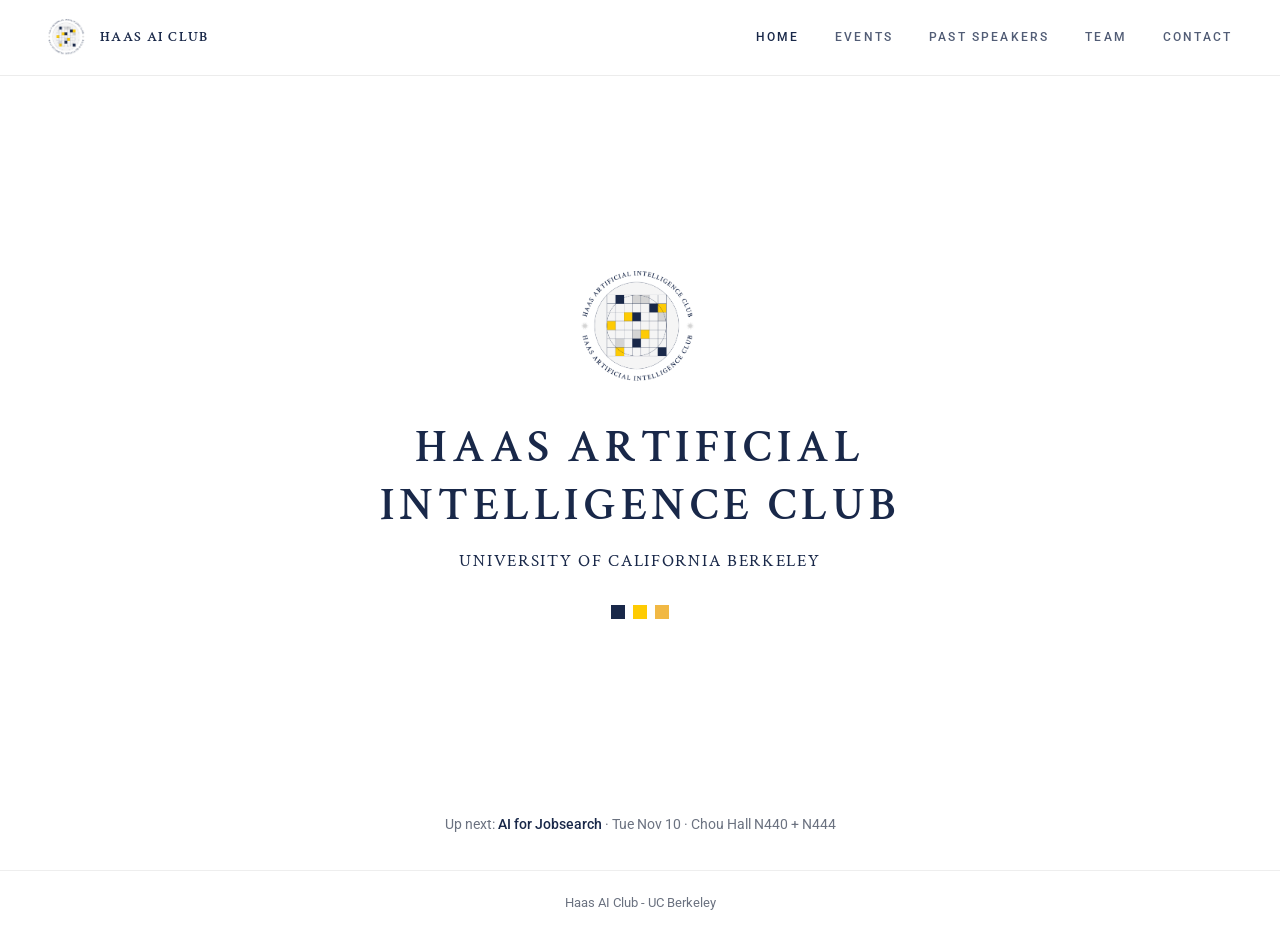
==== index.html @ 1deec77b "Initial commit: Haas AI Club website" ====
<!DOCTYPE html>
<html lang="en">
<head>
<meta charset="utf-8">
<meta name="viewport" content="width=device-width, initial-scale=1">
<title>Home - Haas AI Club</title>
<link rel="icon" href="assets/seal.png">
<link rel="preconnect" href="https://fonts.googleapis.com">
<link rel="preconnect" href="https://fonts.gstatic.com" crossorigin>
<link href="https://fonts.googleapis.com/css2?family=Crimson+Text:wght@600&family=Roboto:wght@400;500&display=swap" rel="stylesheet">
<link rel="stylesheet" href="styles.css">
</head>
<body>
<header class="site">
  <a class="brand" href="index.html"><img src="assets/seal.png" alt="Haas AI Club seal"><span>Haas AI Club</span></a>
  <nav class="top">
      <a href="index.html" class="active">HOME</a>
      <a href="events.html">EVENTS</a>
      <a href="speakers.html">PAST SPEAKERS</a>
      <a href="team.html">TEAM</a>
      <a href="contact.html">CONTACT</a>
  </nav>
</header>
<main class="home">

<div class="home-wrap">
<section class="home-hero">
  <img class="seal" src="assets/seal.png" alt="Haas AI Club seal">
  <h1>Haas Artificial<br>Intelligence Club</h1>
  <div class="sub">University of California Berkeley</div>
  <div class="squares"><span style="background:#192849"></span><span style="background:#FECB03"></span><span style="background:#F1B844"></span></div>
</section>
</section>
<p class="upnext">Up next: <strong>AI for Jobsearch</strong> &middot; Tue Nov 10 &middot; Chou Hall N440 + N444</p>
</div>

</main>
<footer>Haas AI Club - UC Berkeley</footer>
</body>
</html>
---- styles.css ----
:root{
  --navy:#192849; --gold:#FECB03; --softgold:#F1B844; --gray:#D4D4D4;
  --ink:#23262b; --muted:#6b7280; --paper:#ffffff;
}
*{margin:0;padding:0;box-sizing:border-box}
html{-webkit-text-size-adjust:100%}
body{font-family:'Roboto',Arial,sans-serif;color:var(--ink);background:var(--paper);line-height:1.55}
.wordmark{font-family:'Crimson Text',Georgia,serif;font-weight:600;text-transform:uppercase;letter-spacing:.1em}
a{color:var(--navy)}
.reviewbar{background:var(--navy);color:var(--gold);text-align:center;font-size:12px;letter-spacing:.08em;text-transform:uppercase;padding:6px 10px}
header.site{height:76px;border-bottom:1px solid #ececec;display:flex;align-items:center;justify-content:space-between;padding:0 48px}
header.site .brand{display:flex;align-items:center;gap:14px;text-decoration:none}
header.site .brand img{width:38px;height:38px}
header.site .brand span{font-family:'Crimson Text',Georgia,serif;font-weight:600;text-transform:uppercase;letter-spacing:.1em;color:var(--navy);font-size:14px}
nav.top{display:flex;gap:36px;align-items:center;flex-wrap:wrap}
nav.top a{font-family:'Roboto',Arial,sans-serif;font-weight:500;font-size:12px;letter-spacing:.18em;text-transform:uppercase;color:var(--navy);text-decoration:none;opacity:.75}
nav.top a.active{opacity:1}
nav.top a:hover{opacity:1}
main{max-width:920px;margin:0 auto;padding:44px 22px 90px}
main.home{max-width:none;padding:0}
h1.page{font-family:'Crimson Text',Georgia,serif;font-weight:600;text-transform:uppercase;letter-spacing:.1em;color:var(--navy);font-size:26px;text-align:center;margin-bottom:8px}
p.lede{text-align:center;color:var(--muted);max-width:560px;margin:0 auto 40px}
.credits{text-align:center;color:var(--muted);font-size:12px;margin-top:34px}
footer{border-top:1px solid #eee;text-align:center;color:var(--muted);font-size:13px;padding:22px}

/* home */
.home-wrap{min-height:calc(100vh - 76px - 30px);display:flex;flex-direction:column}
.home-hero{flex:1;display:flex;flex-direction:column;align-items:center;justify-content:center;text-align:center}
.home-hero img.seal{width:118px;height:118px;margin-bottom:30px}
.home-hero h1{font-family:'Crimson Text',Georgia,serif;font-weight:600;text-transform:uppercase;letter-spacing:.1em;color:var(--navy);font-size:46px;line-height:1.25}
.home-hero .sub{font-family:'Crimson Text',Georgia,serif;letter-spacing:.1em;text-transform:uppercase;color:var(--navy);font-size:17px;margin-top:14px}
.squares{display:flex;justify-content:center;gap:8px;margin-top:30px}
.squares span{width:14px;height:14px;display:block}
.upnext{text-align:center;color:var(--muted);font-size:14px;padding:0 20px 34px}
.upnext strong{color:var(--navy);font-weight:500}

/* events */
.ev{display:flex;align-items:center;gap:22px;padding:18px 6px;border-bottom:1px solid #eee}
.evd{width:110px;flex:none;font-family:'Crimson Text',Georgia,serif;font-weight:600;text-transform:uppercase;letter-spacing:.1em;color:var(--navy);font-size:13px}
.evm{flex:1}
.evt{font-family:'Crimson Text',Georgia,serif;font-weight:600;color:var(--ink);font-size:19px}
.evv{color:var(--muted);font-size:13.5px;margin-top:2px}
.evgo{flex:none;font-family:'Crimson Text',Georgia,serif;font-weight:600;text-transform:uppercase;letter-spacing:.1em;font-size:13px;text-decoration:none;color:var(--navy)}
.evgo:hover{color:var(--softgold)}
.evgo.pending{color:#b9bfc9;cursor:default}

.evsec{font-family:'Crimson Text',Georgia,serif;font-weight:600;text-transform:uppercase;letter-spacing:.1em;color:var(--navy);font-size:17px;border-bottom:2px solid var(--gold);display:inline-block;padding-bottom:4px;margin:48px 0 8px}

/* speakers */
.spk-group{margin-bottom:44px}
.spk-group h2{font-family:'Crimson Text',Georgia,serif;font-weight:600;text-transform:uppercase;letter-spacing:.1em;color:var(--navy);font-size:17px;border-bottom:2px solid var(--gold);display:inline-block;padding-bottom:4px;margin-bottom:16px}
.spk{display:flex;gap:14px;padding:9px 0;font-size:15px}
.spk .who{font-weight:500;color:var(--ink);min-width:170px}
.spk .what{color:var(--muted)}

/* team */
.banner{background:#fdf6e0;border:1px solid var(--softgold);color:#7a5b00;font-size:13.5px;padding:10px 14px;border-radius:6px;margin-bottom:34px;text-align:center}
.tsec{font-family:'Crimson Text',Georgia,serif;font-weight:600;text-transform:uppercase;letter-spacing:.1em;color:var(--navy);font-size:16px;margin:36px 0 18px;text-align:center}
.grid{display:grid;grid-template-columns:repeat(auto-fill,minmax(180px,1fr));gap:26px}
.card{text-align:center}
.card img,.card .mono{width:120px;height:120px;border-radius:50%;object-fit:cover;margin:0 auto 12px;display:block}
.card .mono{background:var(--navy);color:var(--gold);font-family:'Crimson Text',Georgia,serif;font-weight:600;font-size:34px;display:flex;align-items:center;justify-content:center;letter-spacing:.05em}
.card .nm{font-weight:500;font-size:15.5px}
.card .ti{color:var(--muted);font-size:13px;margin-top:2px}
.card .co{color:var(--muted);font-size:12.5px;margin-top:1px}
.card .logos{display:flex;align-items:center;justify-content:center;gap:12px;margin-top:9px;min-height:20px}
.card .logos img{height:17px;width:auto;max-width:84px;border-radius:0;margin:0;display:inline-block;object-fit:contain}

/* contact */
.cwrap{max-width:460px;margin:20px auto 0}
.crow{display:flex;gap:16px;padding:14px 4px;border-bottom:1px solid #eee;font-size:15.5px}
.crow .k{width:110px;flex:none;font-family:'Crimson Text',Georgia,serif;font-weight:600;text-transform:uppercase;letter-spacing:.1em;color:var(--navy);font-size:13px;padding-top:2px}

@media (max-width:640px){
  main{padding:34px 16px 70px}
  main.home{padding:0}
  header.site{flex-direction:column;height:auto;padding:16px;gap:10px;justify-content:center}
  .home-hero h1{font-size:30px}
  .home-hero img.seal{width:100px;height:100px}
  .home-wrap{min-height:calc(100vh - 130px)}
  .ev{flex-direction:column;align-items:flex-start;gap:6px}
  .evd{width:auto}
  .spk{flex-direction:column;gap:2px}
  .spk .who{min-width:0}
  .crow{flex-direction:column;gap:2px}
  nav.top{gap:6px 18px;justify-content:center}
}

.credit{font-size:12px;color:var(--muted);text-align:center;margin-top:26px}
.card .logos img.mk{height:21px}
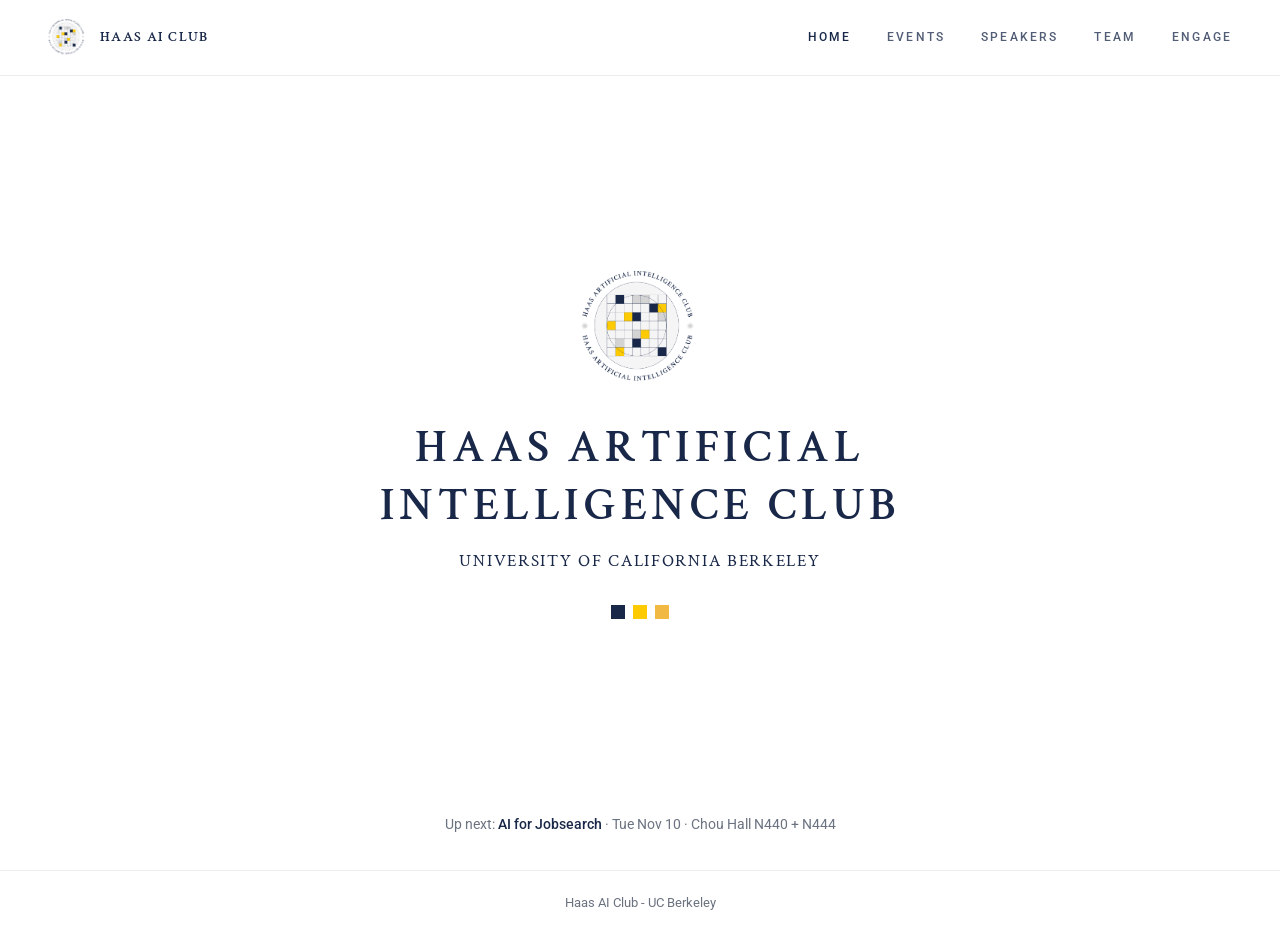
==== commit 67eb66f0: "Add Engage form backend, speakers grid, events redesign, team photos" ====
--- a/index.html
+++ b/index.html
@@ -16,9 +16,9 @@
   <nav class="top">
       <a href="index.html" class="active">HOME</a>
       <a href="events.html">EVENTS</a>
-      <a href="speakers.html">PAST SPEAKERS</a>
+      <a href="speakers.html">SPEAKERS</a>
       <a href="team.html">TEAM</a>
-      <a href="contact.html">CONTACT</a>
+      <a href="engage.html">ENGAGE</a>
   </nav>
 </header>
 <main class="home">
@@ -30,7 +30,6 @@
   <div class="sub">University of California Berkeley</div>
   <div class="squares"><span style="background:#192849"></span><span style="background:#FECB03"></span><span style="background:#F1B844"></span></div>
 </section>
-</section>
 <p class="upnext">Up next: <strong>AI for Jobsearch</strong> &middot; Tue Nov 10 &middot; Chou Hall N440 + N444</p>
 </div>
 
--- a/styles.css
+++ b/styles.css
@@ -44,6 +44,7 @@
 .evgo:hover{color:var(--softgold)}
 .evgo.pending{color:#b9bfc9;cursor:default}
 
+.evsec.top{margin-top:14px}
 .evsec{font-family:'Crimson Text',Georgia,serif;font-weight:600;text-transform:uppercase;letter-spacing:.1em;color:var(--navy);font-size:17px;border-bottom:2px solid var(--gold);display:inline-block;padding-bottom:4px;margin:48px 0 8px}
 
 /* speakers */
@@ -88,3 +89,51 @@
 
 .credit{font-size:12px;color:var(--muted);text-align:center;margin-top:26px}
 .card .logos img.mk{height:21px}
+
+/* speakers grid */
+.spkgrid{display:grid;grid-template-columns:repeat(6,minmax(0,1fr));gap:30px 22px;margin-top:20px}
+.spkcard{text-align:center}
+.spkcard img.face{width:96px;height:96px;border-radius:50%;object-fit:cover;margin:0 auto 10px;display:block}
+.spkcard .nm{font-weight:500;font-size:14.5px}
+.spkcard img.lg{height:14px;width:auto;max-width:90px;margin:7px auto 3px;display:block;object-fit:contain}
+.spkcard .ti{color:var(--muted);font-size:12px;line-height:1.35}
+@media(max-width:960px){.spkgrid{grid-template-columns:repeat(3,1fr)}}
+@media(max-width:520px){.spkgrid{grid-template-columns:repeat(2,1fr)}}
+
+/* engage form */
+.eform{max-width:440px;margin:8px auto 0;text-align:left}
+.fl{display:block;font-family:'Crimson Text',Georgia,serif;font-weight:600;text-transform:uppercase;letter-spacing:.1em;color:var(--navy);font-size:13px;margin:20px 0 6px}
+.fi{width:100%;box-sizing:border-box;border:1px solid var(--gray);border-radius:6px;padding:10px 12px;font-family:'Roboto',Helvetica,Arial,sans-serif;font-size:15px;color:var(--ink);background:#fff}
+.fi:focus{outline:none;border-color:var(--navy)}
+.fr{border:none;margin:22px 0 0;padding:0}
+.fro{display:block;font-size:15px;color:var(--ink);padding:5px 0}
+.fro input{margin-right:9px;accent-color:var(--navy)}
+.fbtn{margin-top:26px;background:var(--navy);color:var(--gold);border:none;border-radius:6px;font-family:'Crimson Text',Georgia,serif;font-weight:600;text-transform:uppercase;letter-spacing:.12em;font-size:14px;padding:12px 34px;cursor:pointer}
+.fbtn:hover{background:#23345e}
+.esoc{margin-top:90px;text-align:center}
+.esoc .evsec{margin-top:0}
+.esocrow{display:flex;justify-content:center;gap:34px;margin-top:18px}
+.esocrow a{font-family:'Crimson Text',Georgia,serif;font-weight:600;text-transform:uppercase;letter-spacing:.1em;font-size:13px;color:var(--navy);text-decoration:none}
+.esocrow a:hover{color:var(--softgold)}
+
+.hp{position:absolute;left:-9999px;top:-9999px;width:1px;height:1px;overflow:hidden;opacity:0}
+
+.spkcard .mono{width:96px;height:96px;border-radius:50%;background:var(--navy);color:var(--gold);font-family:'Crimson Text',Georgia,serif;font-weight:600;font-size:28px;display:flex;align-items:center;justify-content:center;margin:0 auto 10px;letter-spacing:.05em}
+.spkcard .lgtxt{font-weight:500;font-size:13px;color:var(--navy);margin:7px auto 3px;min-height:14px}
+.spknote{color:var(--muted);font-size:12.5px;margin:-6px 0 12px}
+
+.spkcard img.lg{height:20px;max-width:110px}
+.spkcard .cn{color:var(--muted);font-size:11px;letter-spacing:.08em;text-transform:uppercase;margin-top:2px}
+
+/* speakers: featured upcoming fills first desktop viewport, 6-across */
+.spkgroup .spkgrid{}
+.spk-group.featgrp{min-height:min(calc(100vh - 200px),820px);display:flex;flex-direction:column;justify-content:center;padding-bottom:150px}
+.spk-group.featgrp h2{align-self:flex-start}
+.spkgrid.feat6 img.face,.spkgrid.feat6 .mono{width:100%;max-width:150px;height:auto;aspect-ratio:1;font-size:44px;margin:0 auto 14px}
+.spkgrid.feat6 .nm{font-size:16px}
+.spkgrid.feat6 img.lg{height:26px;max-width:120px;margin:10px auto 4px}
+.spkgrid.feat6 .lgtxt{font-size:15px;margin:10px auto 4px;min-height:22px}
+.spkgrid.feat6 .cn{font-size:12px}
+.spkgrid.feat6 .ti{font-size:13.5px}
+@media(max-width:960px){.spk-group.featgrp{min-height:0;padding-bottom:0;display:block}.spkgrid.feat6 img.face,.spkgrid.feat6 .mono{max-width:140px;font-size:38px}}
+@media(max-width:520px){.spkgrid.feat6 img.face,.spkgrid.feat6 .mono{max-width:120px;font-size:34px}}
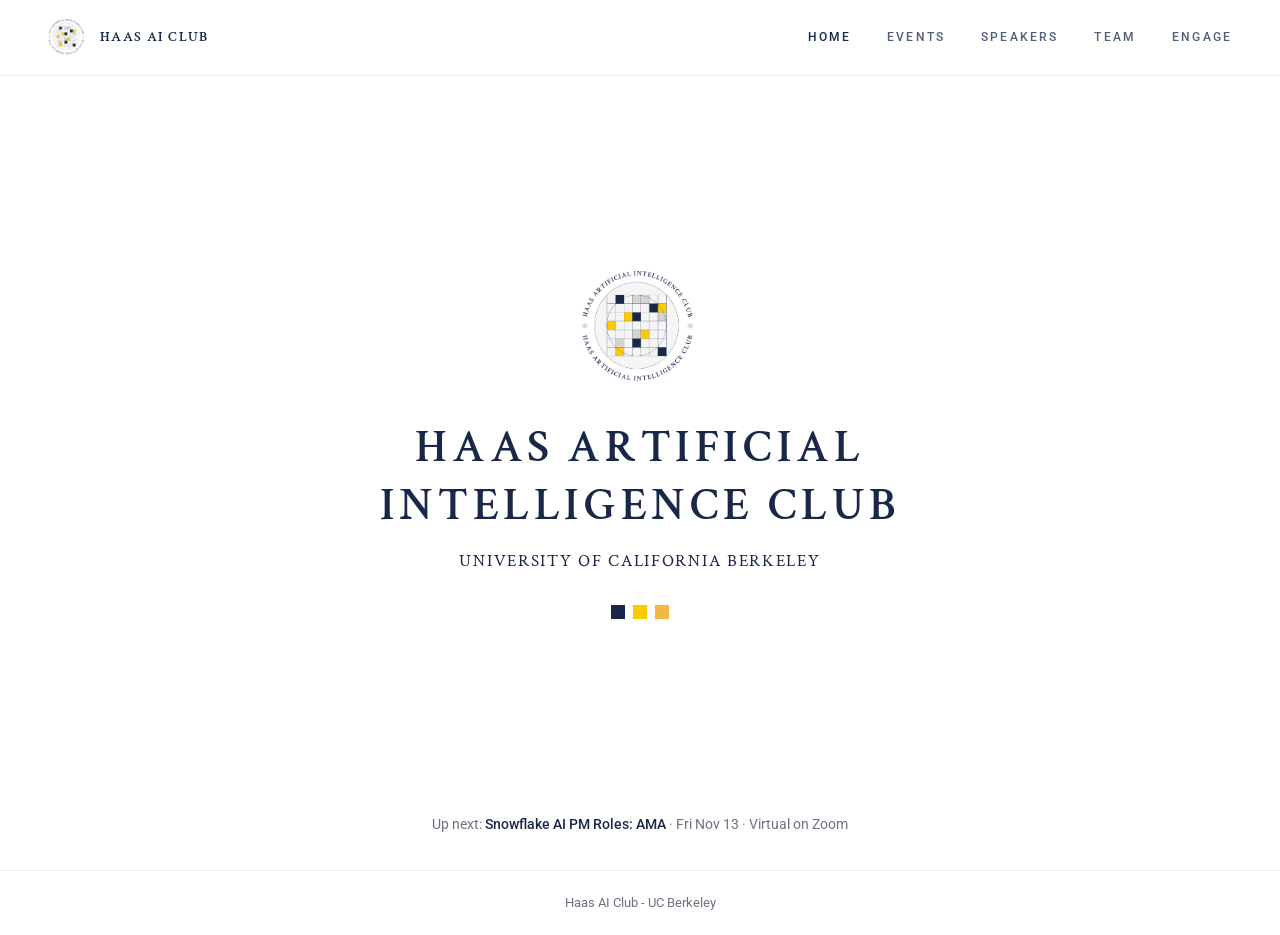
==== commit 206e4f9f: "Update homepage up-next to Snowflake AMA" ====
--- a/index.html
+++ b/index.html
@@ -30,7 +30,7 @@
   <div class="sub">University of California Berkeley</div>
   <div class="squares"><span style="background:#192849"></span><span style="background:#FECB03"></span><span style="background:#F1B844"></span></div>
 </section>
-<p class="upnext">Up next: <strong>AI for Jobsearch</strong> &middot; Tue Nov 10 &middot; Chou Hall N440 + N444</p>
+<p class="upnext">Up next: <strong>Snowflake AI PM Roles: AMA</strong> &middot; Fri Nov 13 &middot; Virtual on Zoom</p>
 </div>
 
 </main>
--- a/styles.css
+++ b/styles.css
@@ -120,20 +120,16 @@
 
 .spkcard .mono{width:96px;height:96px;border-radius:50%;background:var(--navy);color:var(--gold);font-family:'Crimson Text',Georgia,serif;font-weight:600;font-size:28px;display:flex;align-items:center;justify-content:center;margin:0 auto 10px;letter-spacing:.05em}
 .spkcard .lgtxt{font-weight:500;font-size:13px;color:var(--navy);margin:7px auto 3px;min-height:14px}
-.spknote{color:var(--muted);font-size:12.5px;margin:-6px 0 12px}
 
 .spkcard img.lg{height:20px;max-width:110px}
 .spkcard .cn{color:var(--muted);font-size:11px;letter-spacing:.08em;text-transform:uppercase;margin-top:2px}
 
-/* speakers: featured upcoming fills first desktop viewport, 6-across */
-.spkgroup .spkgrid{}
-.spk-group.featgrp{min-height:min(calc(100vh - 200px),820px);display:flex;flex-direction:column;justify-content:center;padding-bottom:150px}
-.spk-group.featgrp h2{align-self:flex-start}
+/* speakers: featured upcoming grid, 6-across */
 .spkgrid.feat6 img.face,.spkgrid.feat6 .mono{width:100%;max-width:150px;height:auto;aspect-ratio:1;font-size:44px;margin:0 auto 14px}
 .spkgrid.feat6 .nm{font-size:16px}
 .spkgrid.feat6 img.lg{height:26px;max-width:120px;margin:10px auto 4px}
 .spkgrid.feat6 .lgtxt{font-size:15px;margin:10px auto 4px;min-height:22px}
 .spkgrid.feat6 .cn{font-size:12px}
 .spkgrid.feat6 .ti{font-size:13.5px}
-@media(max-width:960px){.spk-group.featgrp{min-height:0;padding-bottom:0;display:block}.spkgrid.feat6 img.face,.spkgrid.feat6 .mono{max-width:140px;font-size:38px}}
+@media(max-width:960px){.spkgrid.feat6 img.face,.spkgrid.feat6 .mono{max-width:140px;font-size:38px}}
 @media(max-width:520px){.spkgrid.feat6 img.face,.spkgrid.feat6 .mono{max-width:120px;font-size:34px}}
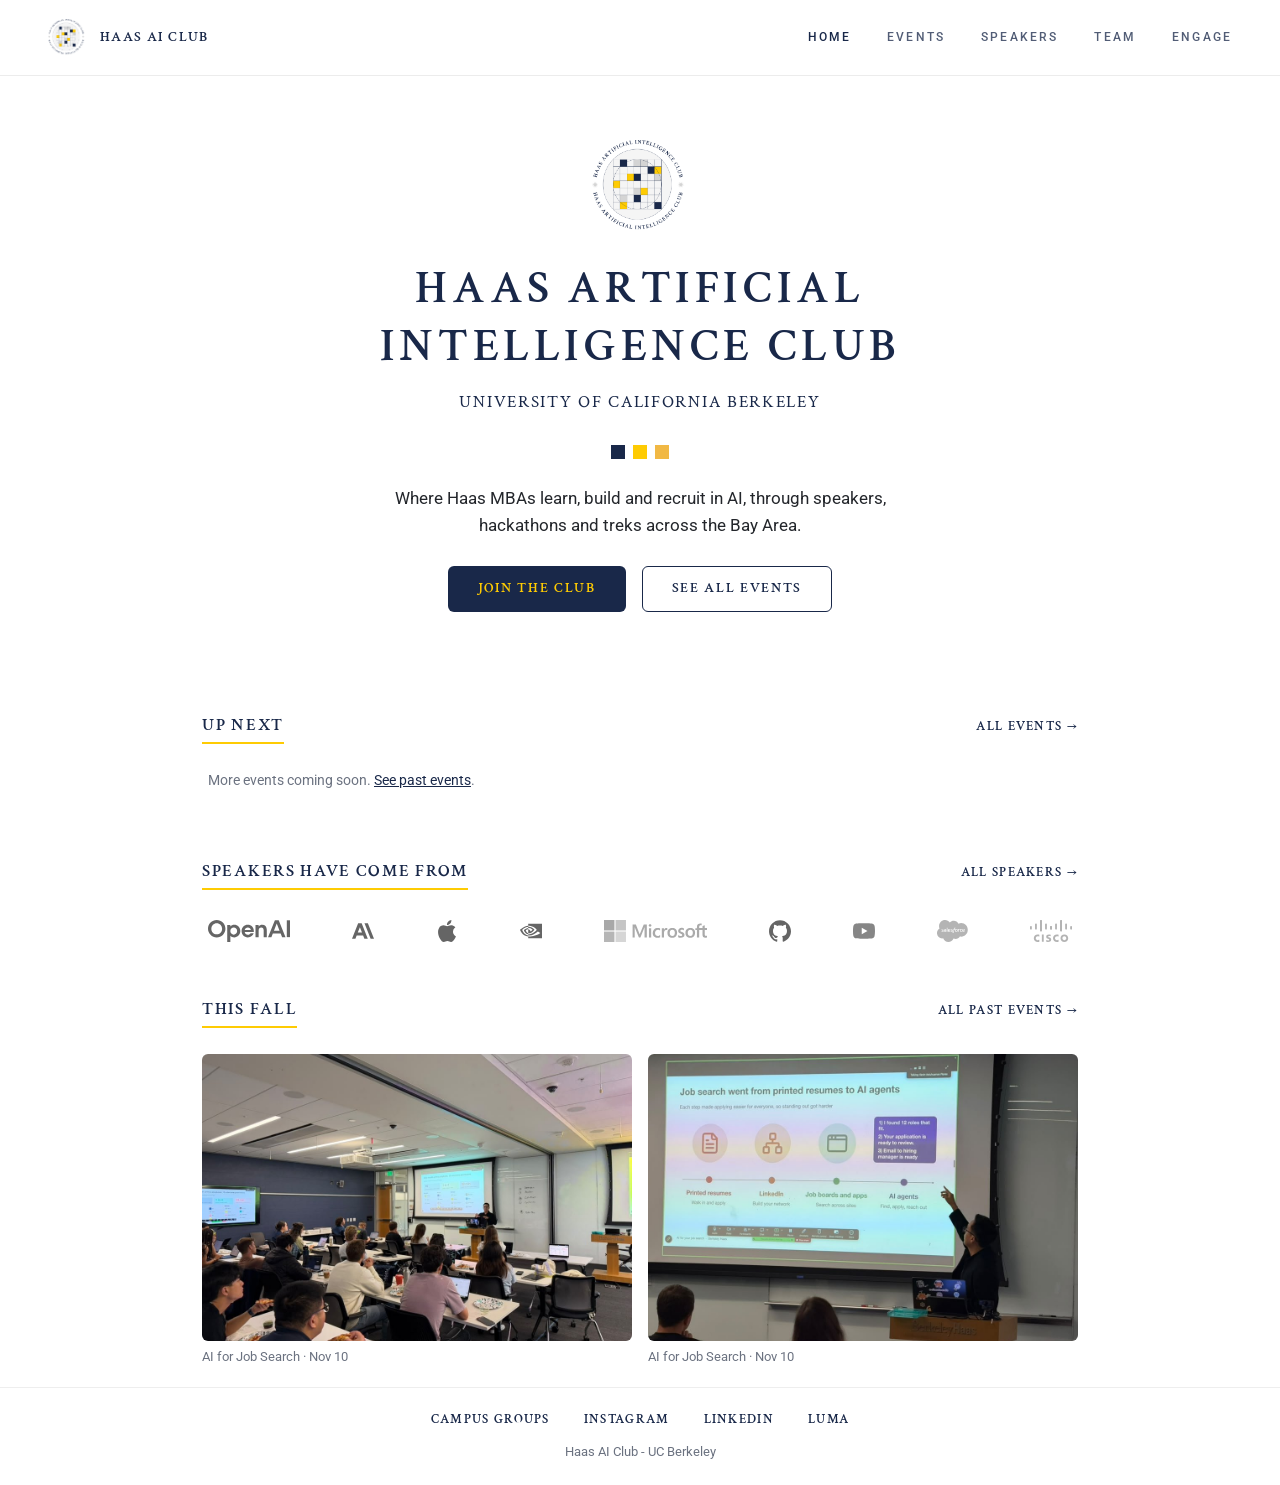
==== commit f6ef7daa: "Home page refresh and join links in every footer - Home: one-line mission, Join the club / See all e" ====
--- a/index.html
+++ b/index.html
@@ -22,18 +22,91 @@
   </nav>
 </header>
 <main class="home">
+<div class="home2">
 
-<div class="home-wrap">
 <section class="home-hero">
   <img class="seal" src="assets/seal.png" alt="Haas AI Club seal">
   <h1>Haas Artificial<br>Intelligence Club</h1>
   <div class="sub">University of California Berkeley</div>
   <div class="squares"><span style="background:#192849"></span><span style="background:#FECB03"></span><span style="background:#F1B844"></span></div>
+  <p class="mission">Where Haas MBAs learn, build and recruit in AI, through speakers, hackathons and treks across the Bay Area.</p>
+  <div class="ctas">
+    <a class="btn solid" href="https://haas.campusgroups.com/haic/home/" target="_blank" rel="noopener">Join the club</a>
+    <a class="btn ghost" href="events.html">See all events</a>
+  </div>
 </section>
-<p class="upnext">Up next: <strong>Snowflake AI PM Roles: AMA</strong> &middot; Fri Nov 13 &middot; Virtual on Zoom</p>
+
+<div class="sechead"><h2 class="evsec">Up next</h2><a href="events.html">All events &rarr;</a></div>
+<div id="upnext">
+  <div class="ev" data-date="2026-11-13">
+    <div class="evd">Fri Nov 13</div>
+    <div class="evm"><div class="evt">Snowflake AI PM Roles: AMA</div></div>
+    <a class="evgo" href="https://haas.campusgroups.com/haic/rsvp_boot?id=2251536" target="_blank" rel="noopener">RSVP &rarr;</a>
+  </div>
+  <div class="ev" data-date="2026-11-17">
+    <div class="evd">Tue Nov 17</div>
+    <div class="evm"><div class="evt">AI Risk Series: Emma Pierson - Interpretability for Safety &amp; Scientific Discovery</div></div>
+    <a class="evgo" href="https://haas.campusgroups.com/haic/rsvp_boot?id=2251530" target="_blank" rel="noopener">RSVP &rarr;</a>
+  </div>
+  <div class="ev" data-date="2026-11-18">
+    <div class="evd">Wed Nov 18</div>
+    <div class="evm"><div class="evt">From Strategy to Silicon: AI Dinner &amp; Learn with NVIDIA</div></div>
+    <a class="evgo" href="https://haas.campusgroups.com/haic/rsvp_boot?id=2251537" target="_blank" rel="noopener">RSVP &rarr;</a>
+  </div>
+  <div class="ev" data-date="2026-11-19">
+    <div class="evd">Thu Nov 19</div>
+    <div class="evm"><div class="evt">Where is Frontier AI headed?</div></div>
+    <a class="evgo" href="https://haas.campusgroups.com/haic/rsvp_boot?id=2251523" target="_blank" rel="noopener">RSVP &rarr;</a>
+  </div>
+  <div class="ev" data-date="2026-11-19">
+    <div class="evd">Thu Nov 19</div>
+    <div class="evm"><div class="evt">Careers in AI: Fireside with Alumni</div></div>
+    <a class="evgo" href="https://haas.campusgroups.com/haic/rsvp_boot?id=2251461" target="_blank" rel="noopener">RSVP &rarr;</a>
+  </div>
+</div>
+<p class="upnext-empty" hidden style="color:var(--muted);font-size:14px;padding:18px 6px">More events coming soon. <a href="events.html">See past events</a>.</p>
+
+<div class="sechead"><h2 class="evsec">Speakers have come from</h2><a href="speakers.html">All speakers &rarr;</a></div>
+<div class="logostrip">
+    <img src="assets/logos/openai.svg" alt="OpenAI">
+    <img src="assets/logos/anthropic.svg" alt="Anthropic">
+    <img src="assets/logos/apple.svg" alt="Apple">
+    <img src="assets/logos/nvidia.svg" alt="NVIDIA">
+    <img src="assets/logos/microsoft.svg" alt="Microsoft">
+    <img src="assets/logos/github.svg" alt="GitHub">
+    <img src="assets/logos/youtube.svg" alt="YouTube">
+    <img src="assets/logos/salesforce.svg" alt="Salesforce">
+    <img src="assets/logos/cisco.svg" alt="Cisco">
 </div>
 
+<div class="sechead"><h2 class="evsec">This fall</h2><a href="events.html">All past events &rarr;</a></div>
+<div class="photostrip">
+  <div><img src="assets/event-jobsearch-1.jpg" alt="A full room at the AI for Job Search session in Chou Hall"><div class="cap">AI for Job Search &middot; Nov 10</div></div>
+  <div><img src="assets/event-jobsearch-2.jpg" alt="Kevin Astuhuaman presenting at AI for Job Search"><div class="cap">AI for Job Search &middot; Nov 10</div></div>
+</div>
+
+</div>
 </main>
-<footer>Haas AI Club - UC Berkeley</footer>
+<script>
+// Show the next 3 upcoming events and hide past ones, so the home page never shows stale events.
+(function(){
+  var today=new Date(); today.setHours(0,0,0,0);
+  var items=document.querySelectorAll('#upnext .ev[data-date]'), shown=0;
+  items.forEach(function(el){
+    var d=new Date(el.getAttribute('data-date')+'T23:59:59');
+    if(d<today || shown>=3) el.style.display='none'; else shown++;
+  });
+  if(!shown) document.querySelector('.upnext-empty').hidden=false;
+})();
+</script>
+<footer>
+  <div class="flinks">
+    <a href="https://haas.campusgroups.com/haic/home/" target="_blank" rel="noopener">Campus Groups</a>
+    <a href="https://www.instagram.com/haasaiclub/" target="_blank" rel="noopener">Instagram</a>
+    <a href="https://www.linkedin.com/company/haas-ai-club/" target="_blank" rel="noopener">LinkedIn</a>
+    <a href="https://luma.com/haasaiclub" target="_blank" rel="noopener">Luma</a>
+  </div>
+  Haas AI Club - UC Berkeley
+</footer>
 </body>
 </html>
--- a/styles.css
+++ b/styles.css
@@ -133,3 +133,32 @@
 .spkgrid.feat6 .ti{font-size:13.5px}
 @media(max-width:960px){.spkgrid.feat6 img.face,.spkgrid.feat6 .mono{max-width:140px;font-size:38px}}
 @media(max-width:520px){.spkgrid.feat6 img.face,.spkgrid.feat6 .mono{max-width:120px;font-size:34px}}
+
+/* home refresh: mission, calls to action, up next, speaker logos, photos */
+.home2{max-width:920px;margin:0 auto;padding:0 22px 20px}
+.home2 .home-hero{padding:64px 0 52px}
+.home2 .home-hero img.seal{width:96px;height:96px;margin-bottom:24px}
+.home2 .mission{max-width:560px;margin:26px auto 0;font-size:17px;color:var(--ink);text-align:center}
+.ctas{display:flex;gap:16px;justify-content:center;flex-wrap:wrap;margin-top:28px}
+.btn{font-family:'Crimson Text',Georgia,serif;font-weight:600;text-transform:uppercase;letter-spacing:.12em;font-size:14px;padding:12px 30px;border-radius:6px;text-decoration:none;display:inline-block}
+.btn.solid{background:var(--navy);color:var(--gold)}
+.btn.solid:hover{background:#23345e}
+.btn.ghost{border:1px solid var(--navy);color:var(--navy);padding:11px 29px}
+.btn.ghost:hover{color:var(--softgold);border-color:var(--softgold)}
+.sechead{display:flex;justify-content:space-between;align-items:baseline;gap:16px;margin-top:48px}
+.sechead .evsec{margin:0 0 8px}
+.sechead a{font-family:'Crimson Text',Georgia,serif;font-weight:600;text-transform:uppercase;letter-spacing:.1em;font-size:13px;color:var(--navy);text-decoration:none;white-space:nowrap}
+.sechead a:hover{color:var(--softgold)}
+.logostrip{display:flex;flex-wrap:wrap;justify-content:space-between;align-items:center;gap:22px 30px;padding:22px 6px 6px}
+.logostrip img{height:22px;width:auto;max-width:110px;object-fit:contain;filter:grayscale(1);opacity:.6}
+.photostrip{display:grid;grid-template-columns:repeat(2,minmax(0,1fr));gap:16px;margin-top:18px}
+.photostrip img{width:100%;aspect-ratio:3/2;object-fit:cover;border-radius:6px;display:block}
+.photostrip .cap{font-size:13px;color:var(--muted);margin-top:6px}
+.flinks{display:flex;justify-content:center;flex-wrap:wrap;gap:12px 34px;margin-bottom:12px}
+.flinks a{font-family:'Crimson Text',Georgia,serif;font-weight:600;text-transform:uppercase;letter-spacing:.1em;font-size:13px;color:var(--navy);text-decoration:none}
+.flinks a:hover{color:var(--softgold)}
+@media (max-width:640px){
+  .home2 .home-hero{padding:40px 0 36px}
+  .photostrip{grid-template-columns:1fr}
+  .logostrip{justify-content:center}
+}
